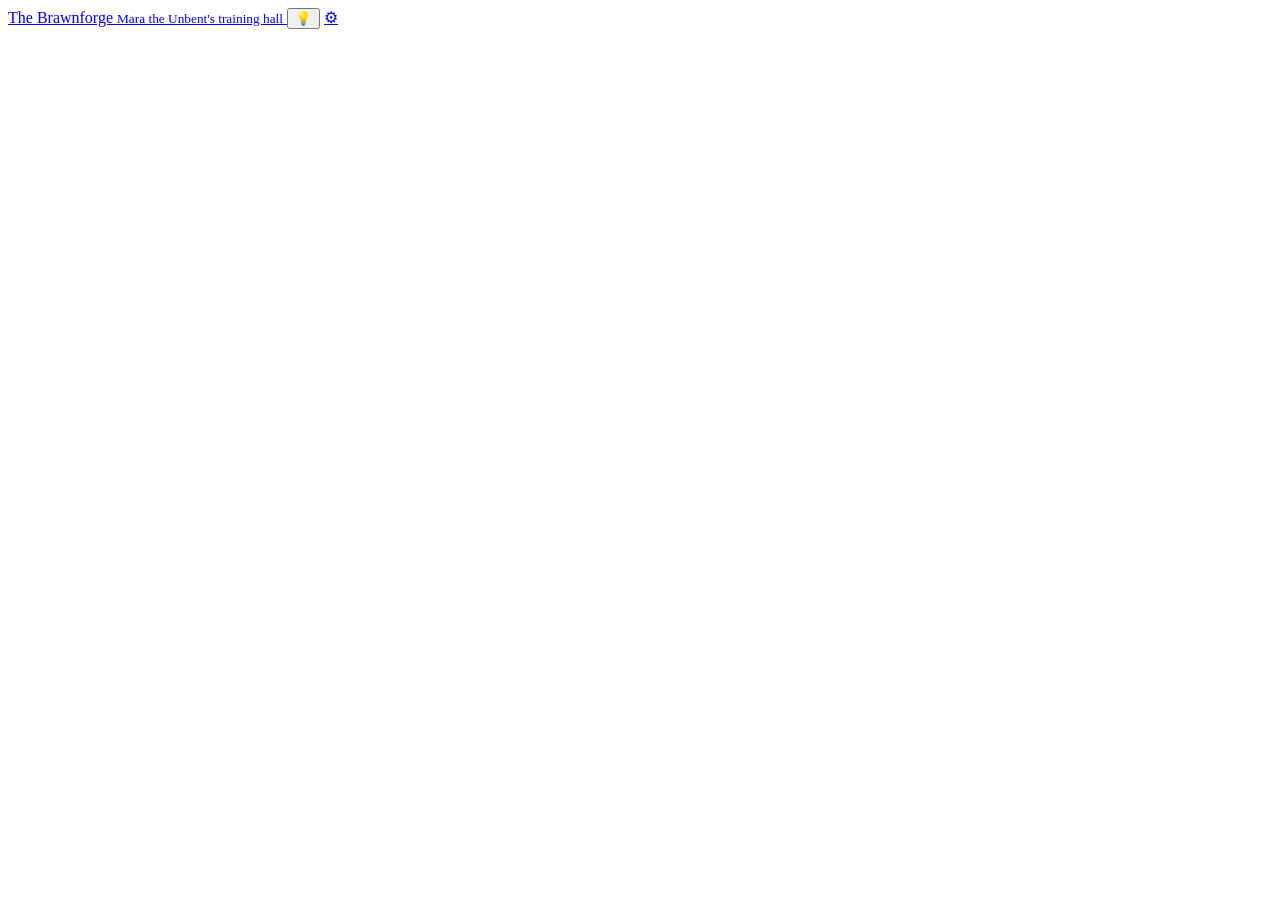
==== index.html @ f1e50efb "First upload" ====
<!doctype html>
<html lang="en">
<head>
  <meta charset="utf-8">
  <meta name="viewport" content="width=device-width, initial-scale=1">
  <title>The Brawnforge</title>
  <meta name="description" content="Mara the Unbent's training hall. Everything stays on this device.">
  <meta name="theme-color" content="#15121d">
  <!-- Lets Android install the app, with Mara as the icon (see manifest.webmanifest) -->
  <link rel="manifest" href="manifest.webmanifest">
  <link rel="icon" href="icons/icon-192.png">
  <link rel="apple-touch-icon" href="icons/icon-192.png">
  <!-- Same fonts as the Shawnee Home Hub. Offline, the page falls back to system fonts. -->
  <link rel="preconnect" href="https://fonts.googleapis.com">
  <link rel="stylesheet" href="https://fonts.googleapis.com/css2?family=Atkinson+Hyperlegible:wght@400;700&family=Cinzel:wght@600;700&display=swap">
  <link rel="stylesheet" href="css/styles.css">
</head>
<body>
  <header class="app-top">
    <a href="#home" class="brand">The Brawnforge
      <small>Mara the Unbent's training hall</small>
    </a>
    <button class="top-btn" id="lightbulb" aria-label="Catch an idea for Someday">💡</button>
    <a class="top-btn" href="#settings" aria-label="Settings">⚙</a>
  </header>

  <!-- Each screen draws itself in here -->
  <main id="screen" tabindex="-1"></main>

  <!-- Which version is running (set in app.js) -->
  <footer class="app-version" id="app-version"></footer>

  <!-- The little message at the bottom -->
  <div id="toast" role="status" aria-live="polite"></div>

  <!-- The pop-up panel for evidence sources (see ui.js) -->
  <div id="sheet" class="sheet" hidden></div>

  <!-- Plain scripts (not modules) so the app works by double-clicking index.html.
       Order matters: helpers and data first, screens next, app.js last. -->
  <script src="js/version.js"></script>
  <script src="js/db.js"></script>
  <script src="js/ui.js"></script>

  <script src="js/data/tuning.js"></script>
  <script src="js/data/equipment.js"></script>
  <script src="js/data/evidence.js"></script>
  <script src="js/data/exercises.js"></script>
  <script src="js/data/templates.js"></script>
  <script src="js/data/loot.js"></script>
  <script src="js/data/walks.js"></script>
  <script src="js/data/links.js"></script>
  <script src="js/data/sprites.js"></script>

  <script src="js/sprite.js"></script>
  <script src="js/plates.js"></script>
  <script src="js/xp.js"></script>
  <script src="js/progress.js"></script>
  <script src="js/campfire.js"></script>
  <script src="js/today.js"></script>
  <script src="js/backup.js"></script>
  <script src="js/someday.js"></script>

  <script src="js/home.js"></script>
  <script src="js/workout.js"></script>
  <script src="js/walk.js"></script>
  <script src="js/done.js"></script>
  <script src="js/settings.js"></script>
  <script src="js/app.js"></script>
</body>
</html>
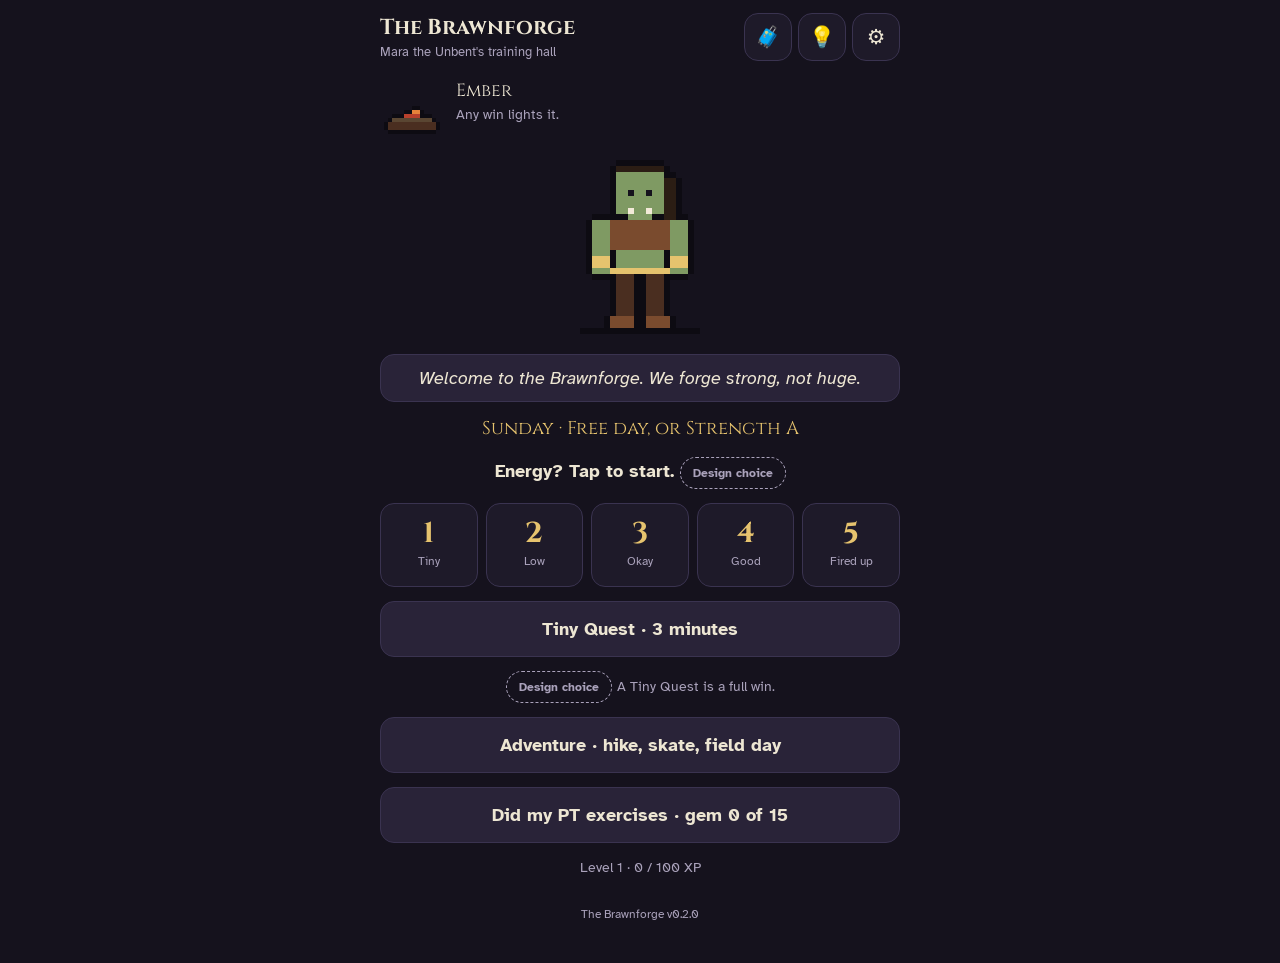
==== commit 9b1b7238: "v0.2.0: The Outpost (travel mode) and the Yoga Mat Chest - Treasure: "Did my PT exercises" drops one" ====
--- a/index.html
+++ b/index.html
@@ -20,6 +20,7 @@
     <a href="#home" class="brand">The Brawnforge
       <small>Mara the Unbent's training hall</small>
     </a>
+    <button class="top-btn" id="suitcase" aria-label="Travel mode: The Outpost" aria-pressed="false">🧳</button>
     <button class="top-btn" id="lightbulb" aria-label="Catch an idea for Someday">💡</button>
     <a class="top-btn" href="#settings" aria-label="Settings">⚙</a>
   </header>
@@ -51,6 +52,8 @@
   <script src="js/data/walks.js"></script>
   <script src="js/data/links.js"></script>
   <script src="js/data/sprites.js"></script>
+  <script src="js/data/treasures.js"></script>
+  <script src="js/data/outpost.js"></script>
 
   <script src="js/sprite.js"></script>
   <script src="js/plates.js"></script>
@@ -60,8 +63,10 @@
   <script src="js/today.js"></script>
   <script src="js/backup.js"></script>
   <script src="js/someday.js"></script>
+  <script src="js/treasure.js"></script>
 
   <script src="js/home.js"></script>
+  <script src="js/outpost.js"></script>
   <script src="js/workout.js"></script>
   <script src="js/walk.js"></script>
   <script src="js/done.js"></script>
--- a/css/styles.css
+++ b/css/styles.css
@@ -0,0 +1,264 @@
+/* =========================================================
+   The Brawnforge — styles
+   The Shawnee Home Hub's quest look: a torch-lit dungeon in
+   dark plum, Cinzel headings, gold for the main action.
+   All colors and fonts live in the variables below.
+   Built for a phone first: one column, big buttons.
+   ========================================================= */
+
+:root {
+  color-scheme: dark;
+
+  --bg: #15121d;
+  --surface: #1e1a29;
+  --sunk: #292338;
+  --ink: #ede6d3;
+  --muted: #aaa2bb;
+  --line: #3a3350;
+
+  --gold: #e6c36e;      /* main action, work bars */
+  --gold-dim: #8a7444;
+  --ember: #e8823a;     /* the campfire */
+  --moss: #8fb070;      /* Mara's green, rest bars */
+  --moss-soft: #2a3324;
+
+  --display: "Cinzel", Georgia, serif;
+  --body: "Atkinson Hyperlegible", "Segoe UI", system-ui, sans-serif;
+
+  --radius: 14px;
+  --tap: 56px;          /* minimum height for anything you tap */
+}
+
+/* ---------- Base ---------- */
+
+* { box-sizing: border-box; }
+
+body {
+  margin: 0;
+  background: var(--bg);
+  color: var(--ink);
+  font: 18px/1.45 var(--body);
+  padding: 12px 16px 40px;
+}
+
+h1, h2, h3 { margin: 0; font-family: var(--display); font-weight: 600; letter-spacing: .02em; line-height: 1.2; }
+h2 { font-size: 24px; text-align: center; }
+h3 { font-size: 19px; margin: 10px 0 6px; }
+p { margin: 0; }
+a { color: var(--gold); }
+
+button { font: inherit; color: inherit; cursor: pointer; }
+
+:focus-visible { outline: 3px solid var(--gold); outline-offset: 2px; }
+
+.muted { color: var(--muted); }
+.small { font-size: .85rem; }
+.center { text-align: center; }
+
+/* ---------- Header ---------- */
+
+.app-top { max-width: 520px; margin: 0 auto 8px; display: flex; align-items: center; gap: 6px; }
+.app-top .brand { margin-right: auto; }
+.top-btn {
+  width: 48px; height: 48px; flex: none;
+  display: flex; align-items: center; justify-content: center;
+  background: var(--surface); border: 1px solid var(--line); border-radius: var(--radius);
+  font-size: 1.3rem; color: var(--ink); text-decoration: none;
+}
+.top-btn.on { border-color: var(--gold); background: var(--sunk); box-shadow: 0 0 0 2px var(--gold-dim); }
+.brand { font-family: var(--display); font-weight: 700; font-size: 1.35rem; color: var(--ink); text-decoration: none; }
+.brand small { display: block; font-family: var(--body); font-weight: 400; font-size: .8rem; color: var(--muted); }
+
+main { max-width: 520px; margin: 0 auto; outline: none; }
+
+.app-version { max-width: 520px; margin: 28px auto 0; text-align: center; font-size: .75rem; color: var(--muted); }
+
+/* ---------- Layout pieces ---------- */
+
+.stack { display: flex; flex-direction: column; gap: 14px; }
+
+.panel {
+  background: var(--surface);
+  border: 1px solid var(--line);
+  border-radius: var(--radius);
+  padding: 16px;
+}
+
+/* ---------- Buttons ---------- */
+
+.btn, .btn-gold, .btn-quiet {
+  display: flex; align-items: center; justify-content: center; gap: 8px;
+  width: 100%; min-height: var(--tap);
+  border-radius: var(--radius);
+  font-weight: 700; text-align: center; text-decoration: none;
+}
+.btn { background: var(--sunk); border: 1px solid var(--line); }
+.btn-gold { background: var(--gold); border: 1px solid var(--gold); color: var(--bg); font-size: 1.15rem; }
+.btn-gold.big { min-height: 76px; font-size: 1.4rem; font-family: var(--display); }
+.btn-quiet { background: none; border: none; color: var(--muted); font-weight: 400; min-height: 48px; text-decoration: underline; text-underline-offset: 3px; }
+
+/* ---------- Pixel art (see sprite.js) ---------- */
+
+canvas.mara { width: 192px; height: 192px; image-rendering: pixelated; display: block; margin: 0 auto; }
+canvas.mara.small { width: 128px; height: 128px; }
+canvas.fire { width: 64px; height: 64px; image-rendering: pixelated; display: block; flex: none; }
+
+/* ---------- Home ---------- */
+
+.hearth { display: flex; align-items: center; gap: 12px; }
+.hearth .fire-name { font-family: var(--display); font-size: 1.1rem; }
+
+.speech {
+  position: relative;
+  background: var(--sunk);
+  border: 1px solid var(--line);
+  border-radius: var(--radius);
+  padding: 10px 14px;
+  text-align: center;
+  font-style: italic;
+}
+
+.today { text-align: center; font-family: var(--display); font-size: 1.15rem; color: var(--gold); }
+
+.energy-label { text-align: center; font-weight: 700; }
+.energy-row { display: grid; grid-template-columns: repeat(5, 1fr); gap: 8px; }
+.energy-row button {
+  min-height: 84px;
+  background: var(--surface);
+  border: 1px solid var(--line);
+  border-radius: var(--radius);
+  display: flex; flex-direction: column; align-items: center; justify-content: center;
+  padding: 4px 2px;
+}
+.energy-row button b { font-family: var(--display); font-size: 1.8rem; color: var(--gold); line-height: 1; }
+.energy-row button small { font-size: .72rem; color: var(--muted); margin-top: 4px; }
+.energy-row button:active { background: var(--gold); }
+.energy-row button:active b, .energy-row button:active small { color: var(--bg); }
+
+.level-line { text-align: center; color: var(--muted); font-size: .9rem; }
+
+/* ---------- Workout ---------- */
+
+.step-count { text-align: center; color: var(--muted); font-size: .9rem; }
+.set-count { text-align: center; font-weight: 700; font-size: 1.1rem; }
+.cue { text-align: center; font-size: 1.1rem; }
+.badges { display: flex; justify-content: center; gap: 6px; flex-wrap: wrap; }
+.pt-tag { text-align: center; color: var(--gold); font-size: .9rem; }
+.notice { text-align: center; color: var(--gold); font-weight: 700; }
+
+/* A row with a big − and + around a value: weight, push-up height, reps */
+.stepper { display: grid; grid-template-columns: 64px 1fr 64px; gap: 8px; align-items: center; }
+.stepper button {
+  height: 64px; border-radius: var(--radius);
+  background: var(--sunk); border: 1px solid var(--line);
+  font-size: 2rem; font-weight: 700; line-height: 1;
+}
+.stepper .value { text-align: center; font-size: 1.6rem; font-weight: 700; line-height: 1.2; }
+.stepper .value small { display: block; font-size: .8rem; font-weight: 400; color: var(--muted); }
+
+/* Draining bars: a full bar that empties as time passes. No numbers. */
+.drain { height: 32px; background: var(--sunk); border: 1px solid var(--line); border-radius: 999px; overflow: hidden; }
+.drain span { display: block; height: 100%; width: 100%; background: var(--gold); animation-name: drain; animation-timing-function: linear; animation-fill-mode: forwards; }
+.drain.rest span { background: var(--moss); }
+.drain.thin { height: 10px; }
+.drain.thin span { background: var(--gold-dim); }
+@keyframes drain { from { width: 100%; } to { width: 0%; } }
+
+/* Easy / Good / Hard */
+.effort { display: flex; flex-direction: column; gap: 10px; }
+.effort button {
+  min-height: 72px; border-radius: var(--radius);
+  background: var(--surface); border: 1px solid var(--line);
+  display: flex; flex-direction: column; align-items: center; justify-content: center;
+}
+.effort button b { font-family: var(--display); font-size: 1.3rem; color: var(--gold); }
+.effort button small { color: var(--muted); }
+
+/* ---------- Done screen ---------- */
+
+canvas.mara[data-action] { cursor: pointer; }
+
+.loot { text-align: center; display: flex; flex-direction: column; gap: 6px; }
+.loot h3 { margin: 0; color: var(--gold); }
+.loot-rare { border-color: var(--gold); box-shadow: 0 0 0 2px var(--gold-dim); }
+
+/* Fine / Noticed it / Sore: three calm, equal buttons. No red. */
+.knee { display: grid; grid-template-columns: repeat(3, 1fr); gap: 8px; }
+.knee button {
+  min-height: var(--tap); border-radius: var(--radius);
+  background: var(--sunk); border: 1px solid var(--line); font-weight: 700;
+}
+
+/* ---------- Treasure (treasure.js) ---------- */
+
+/* The chest's gems: little gold diamonds. Hollow ones are still to come. */
+.gems { display: flex; flex-wrap: wrap; justify-content: center; gap: 10px; padding: 4px 0; }
+.gems span { width: 16px; height: 16px; transform: rotate(45deg); border: 2px solid var(--gold-dim); border-radius: 2px; }
+.gems span.on { background: var(--gold); border-color: var(--gold); box-shadow: 0 0 6px var(--gold-dim); }
+
+/* ---------- Settings and Someday ---------- */
+
+.file-btn { position: relative; overflow: hidden; cursor: pointer; }
+.file-btn input { position: absolute; inset: 0; opacity: 0; cursor: pointer; }
+
+.ideas { margin: 0; padding-left: 20px; display: flex; flex-direction: column; gap: 6px; }
+
+.chips { display: flex; gap: 8px; flex-wrap: wrap; }
+.chip {
+  min-height: 44px; padding: 0 16px; border-radius: 999px;
+  background: var(--sunk); border: 1px solid var(--line); font-weight: 700;
+}
+.chip.on { background: var(--gold); border-color: var(--gold); color: var(--bg); }
+.center-chips { justify-content: center; }
+
+textarea {
+  width: 100%; font: inherit; color: var(--ink);
+  background: var(--sunk); border: 1px solid var(--line); border-radius: var(--radius);
+  padding: 10px 12px; resize: vertical;
+}
+
+.sheet-card .btn-gold { margin-top: 4px; }
+
+/* ---------- Evidence badges and pop-up ---------- */
+
+.badge {
+  border-radius: 999px; padding: 3px 12px; font-size: .78rem; font-weight: 700;
+  min-height: 32px; border: 1px solid var(--gold); background: none; color: var(--gold);
+}
+.badge-strong { background: var(--gold); color: var(--bg); }
+.badge-emerging { border-color: var(--muted); color: var(--muted); }
+.badge-design { border-style: dashed; border-color: var(--muted); color: var(--muted); }
+
+.sheet { position: fixed; inset: 0; background: rgba(8, 6, 12, .7); display: flex; align-items: flex-end; justify-content: center; padding: 16px; z-index: 20; }
+.sheet[hidden] { display: none; }
+.sheet-card { background: var(--surface); border: 1px solid var(--line); border-radius: var(--radius); padding: 18px; width: 100%; max-width: 520px; display: flex; flex-direction: column; gap: 8px; align-items: flex-start; }
+.sheet-card .btn { margin-top: 8px; }
+
+/* ---------- Messages ---------- */
+
+#toast {
+  position: fixed; left: 50%; bottom: 20px; transform: translateX(-50%) translateY(40px);
+  max-width: calc(100% - 32px); width: max-content;
+  background: var(--sunk); border: 1px solid var(--gold); border-radius: var(--radius);
+  padding: 10px 16px; opacity: 0; pointer-events: none;
+  transition: opacity .2s, transform .2s; z-index: 30;
+}
+#toast.show { opacity: 1; transform: translateX(-50%) translateY(0); }
+
+.xp-pop {
+  position: fixed; left: 50%; top: 40%; transform: translateX(-50%);
+  font-family: var(--display); font-size: 2.2rem; font-weight: 700; color: var(--gold);
+  text-shadow: 0 2px 0 #000; pointer-events: none; z-index: 40;
+  animation: xp-rise 1.1s ease-out forwards;
+}
+@keyframes xp-rise {
+  from { opacity: 0; transform: translate(-50%, 20px) scale(.8); }
+  20% { opacity: 1; transform: translate(-50%, 0) scale(1.1); }
+  to { opacity: 0; transform: translate(-50%, -60px) scale(1); }
+}
+
+/* If your phone asks for less motion, keep things still. */
+@media (prefers-reduced-motion: reduce) {
+  .xp-pop { animation-duration: .01s; }
+  #toast { transition: none; }
+}
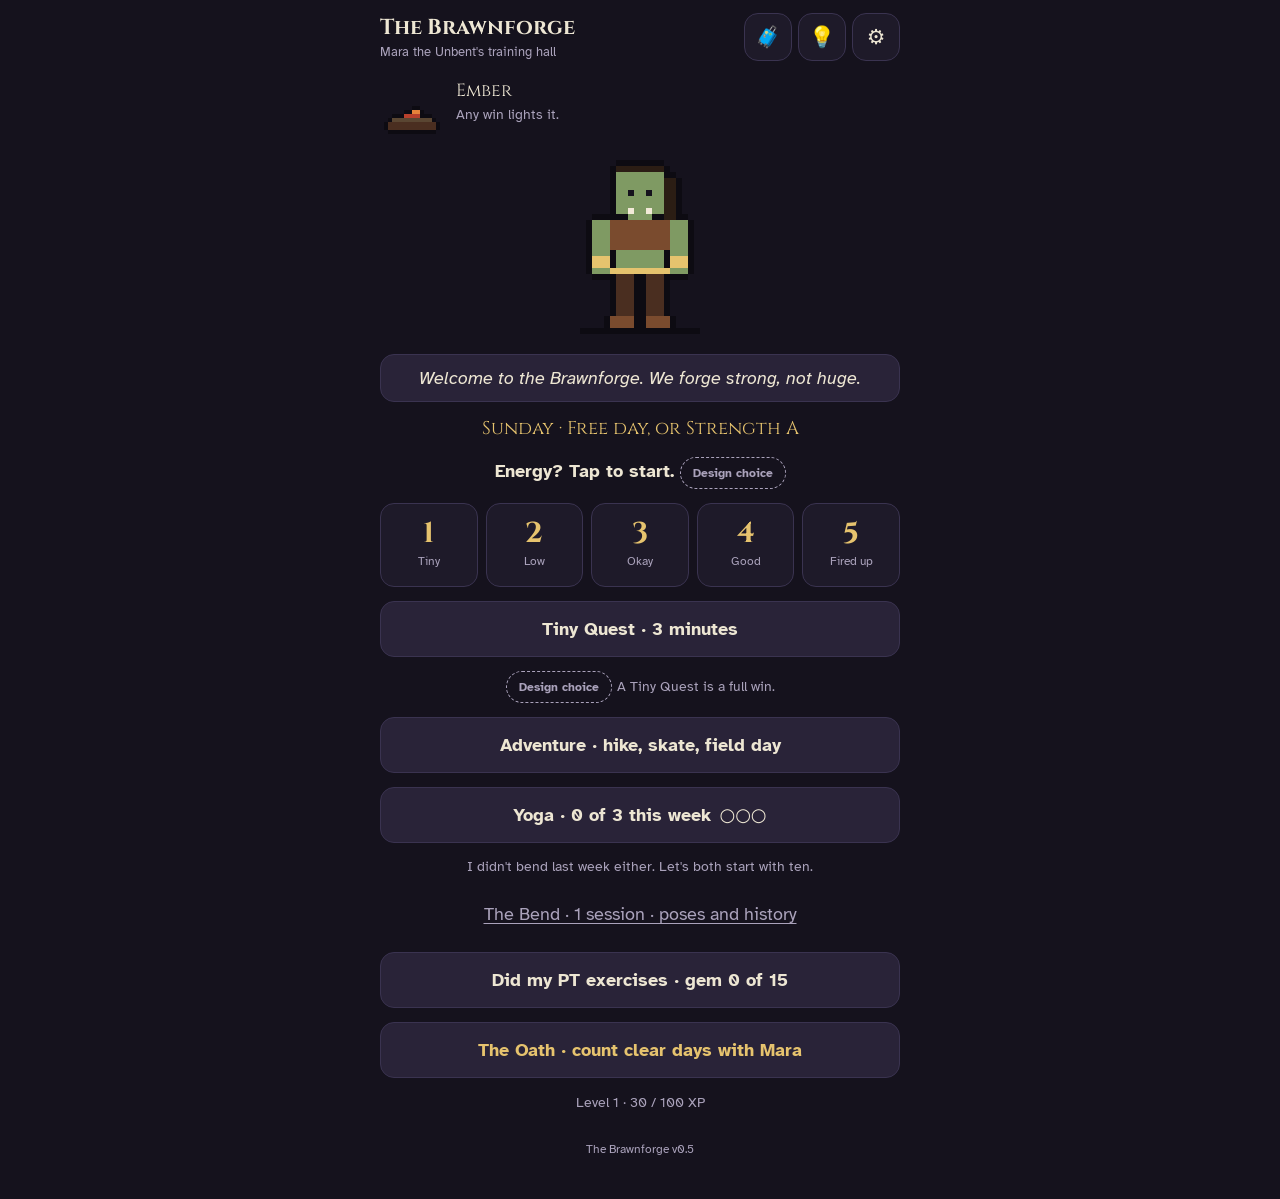
==== commit 7fdb3bf8: "Update" ====
--- a/index.html
+++ b/index.html
@@ -54,6 +54,8 @@
   <script src="js/data/sprites.js"></script>
   <script src="js/data/treasures.js"></script>
   <script src="js/data/outpost.js"></script>
+  <script src="js/data/oath.js"></script>
+  <script src="js/data/yoga.js"></script>
 
   <script src="js/sprite.js"></script>
   <script src="js/plates.js"></script>
@@ -64,6 +66,9 @@
   <script src="js/backup.js"></script>
   <script src="js/someday.js"></script>
   <script src="js/treasure.js"></script>
+  <script src="js/oath.js"></script>
+  <script src="js/yoga.js"></script>
+  <script src="js/claim.js"></script>
 
   <script src="js/home.js"></script>
   <script src="js/outpost.js"></script>
